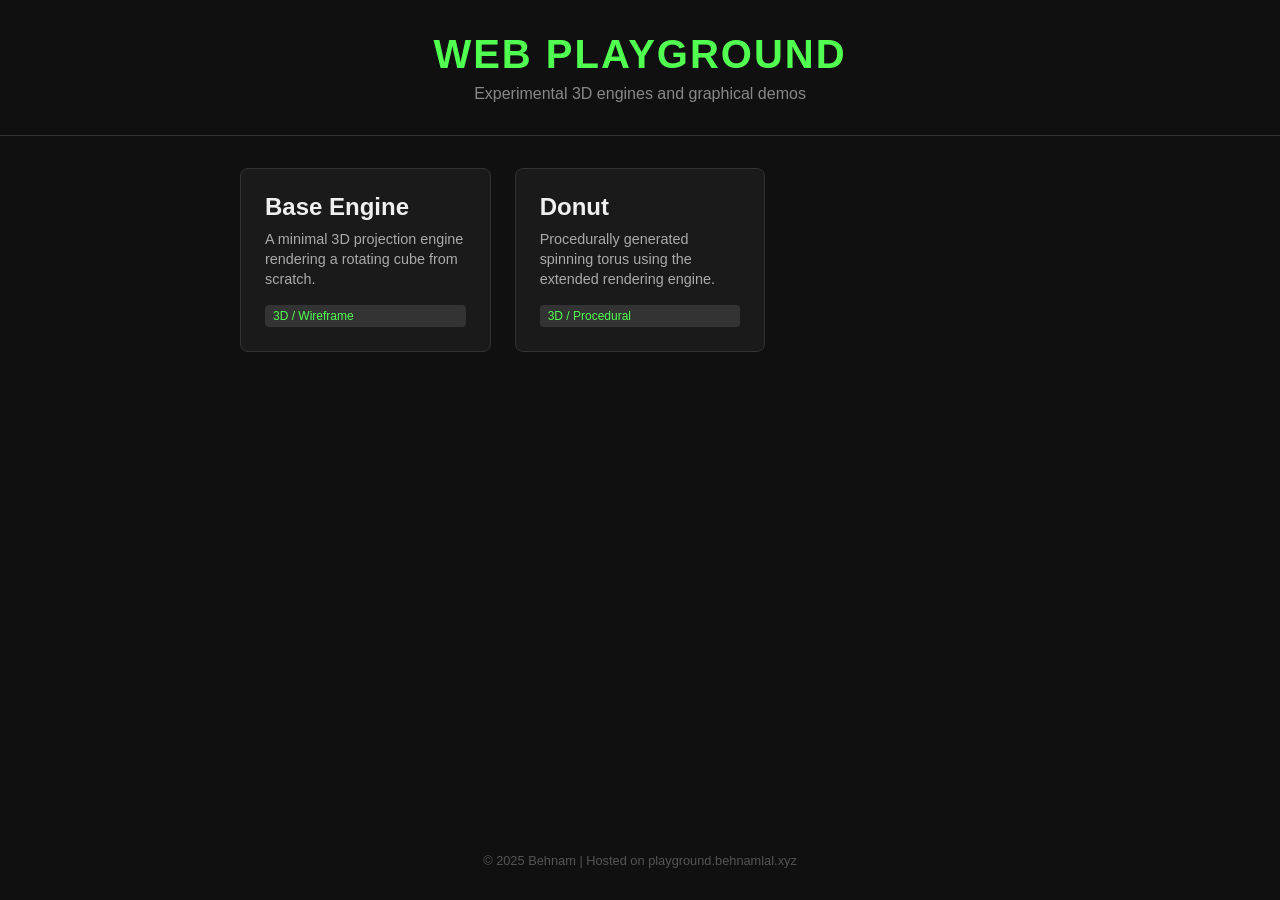
==== index.html @ 32974f57 "feat: add two base projects" ====
<!DOCTYPE html>
<html lang="en">

<head>
	<meta charset="UTF-8">
	<meta name="viewport" content="width=device-width, initial-scale=1.0">
	<title>Web Playground</title>
	<link rel="stylesheet" href="style.css">
</head>

<body>
	<header>
		<h1>Web Playground</h1>
		<div class="subtitle">Experimental 3D engines and graphical demos</div>
	</header>

	<main>
		<a href="base_engine/index.html" class="card">
			<div>
				<h2>Base Engine</h2>
				<p>A minimal 3D projection engine rendering a rotating cube from scratch.</p>
			</div>
			<span class="tag">3D / Wireframe</span>
		</a>

		<a href="donut/index.html" class="card">
			<div>
				<h2>Donut</h2>
				<p>Procedurally generated spinning torus using the extended rendering engine.</p>
			</div>
			<span class="tag">3D / Procedural</span>
		</a>
	</main>

	<footer>
		&copy; 2025 Behnam | Hosted on playground.behnamlal.xyz
	</footer>
</body>

</html>
---- style.css ----
:root {
    --bg-color: #101010;
    --text-color: #f0f0f0;
    --accent-color: #50FF50;
    --card-bg: #1a1a1a;
    --hover-bg: #252525;
}

body {
    background-color: var(--bg-color);
    color: var(--text-color);
    font-family: 'Segoe UI', Tahoma, Geneva, Verdana, sans-serif;
    margin: 0;
    padding: 0;
    display: flex;
    flex-direction: column;
    align-items: center;
    min-height: 100vh;
}

header {
    padding: 2rem;
    text-align: center;
    border-bottom: 1px solid #333;
    width: 100%;
    box-sizing: border-box;
}

h1 {
    margin: 0;
    font-size: 2.5rem;
    color: var(--accent-color);
    text-transform: uppercase;
    letter-spacing: 2px;
}

.subtitle {
    margin-top: 0.5rem;
    color: #888;
    font-size: 1rem;
}

main {
    width: 100%;
    max-width: 800px;
    padding: 2rem;
    display: grid;
    grid-template-columns: repeat(auto-fill, minmax(250px, 1fr));
    gap: 1.5rem;
}

.card {
    background-color: var(--card-bg);
    border: 1px solid #333;
    border-radius: 8px;
    padding: 1.5rem;
    text-decoration: none;
    color: inherit;
    transition: all 0.2s ease;
    display: flex;
    flex-direction: column;
    justify-content: space-between;
}

.card:hover {
    transform: translateY(-5px);
    background-color: var(--hover-bg);
    border-color: var(--accent-color);
    box-shadow: 0 4px 15px rgba(80, 255, 80, 0.1);
}

.card h2 {
    margin: 0 0 0.5rem 0;
    font-size: 1.5rem;
}

.card p {
    margin: 0;
    color: #aaa;
    font-size: 0.9rem;
    line-height: 1.4;
}

.tag {
    display: inline-block;
    margin-top: 1rem;
    padding: 0.25rem 0.5rem;
    background-color: #333;
    border-radius: 4px;
    font-size: 0.75rem;
    color: var(--accent-color);
}

footer {
    margin-top: auto;
    padding: 2rem;
    color: #555;
    font-size: 0.8rem;
}
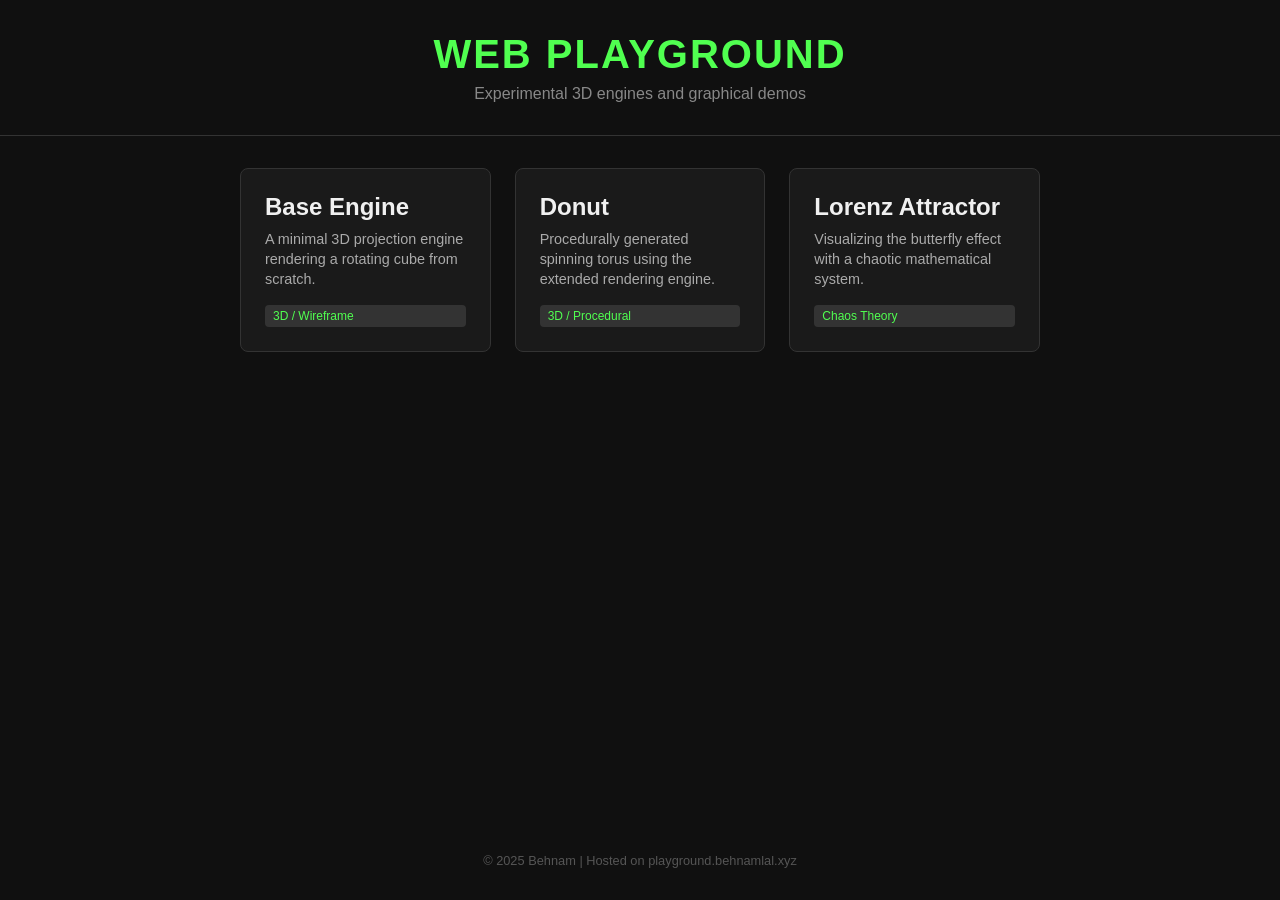
==== commit ff9d3a87: "feat: add Lorenz Attractor visualization" ====
--- a/index.html
+++ b/index.html
@@ -22,7 +22,6 @@
 			</div>
 			<span class="tag">3D / Wireframe</span>
 		</a>
-
 		<a href="donut/index.html" class="card">
 			<div>
 				<h2>Donut</h2>
@@ -30,8 +29,14 @@
 			</div>
 			<span class="tag">3D / Procedural</span>
 		</a>
+		<a href="lorenz_attractor/index.html" class="card">
+			<div>
+				<h2>Lorenz Attractor</h2>
+				<p>Visualizing the butterfly effect with a chaotic mathematical system.</p>
+			</div>
+			<span class="tag">Chaos Theory</span>
+		</a>
 	</main>
-
 	<footer>
 		&copy; 2025 Behnam | Hosted on playground.behnamlal.xyz
 	</footer>
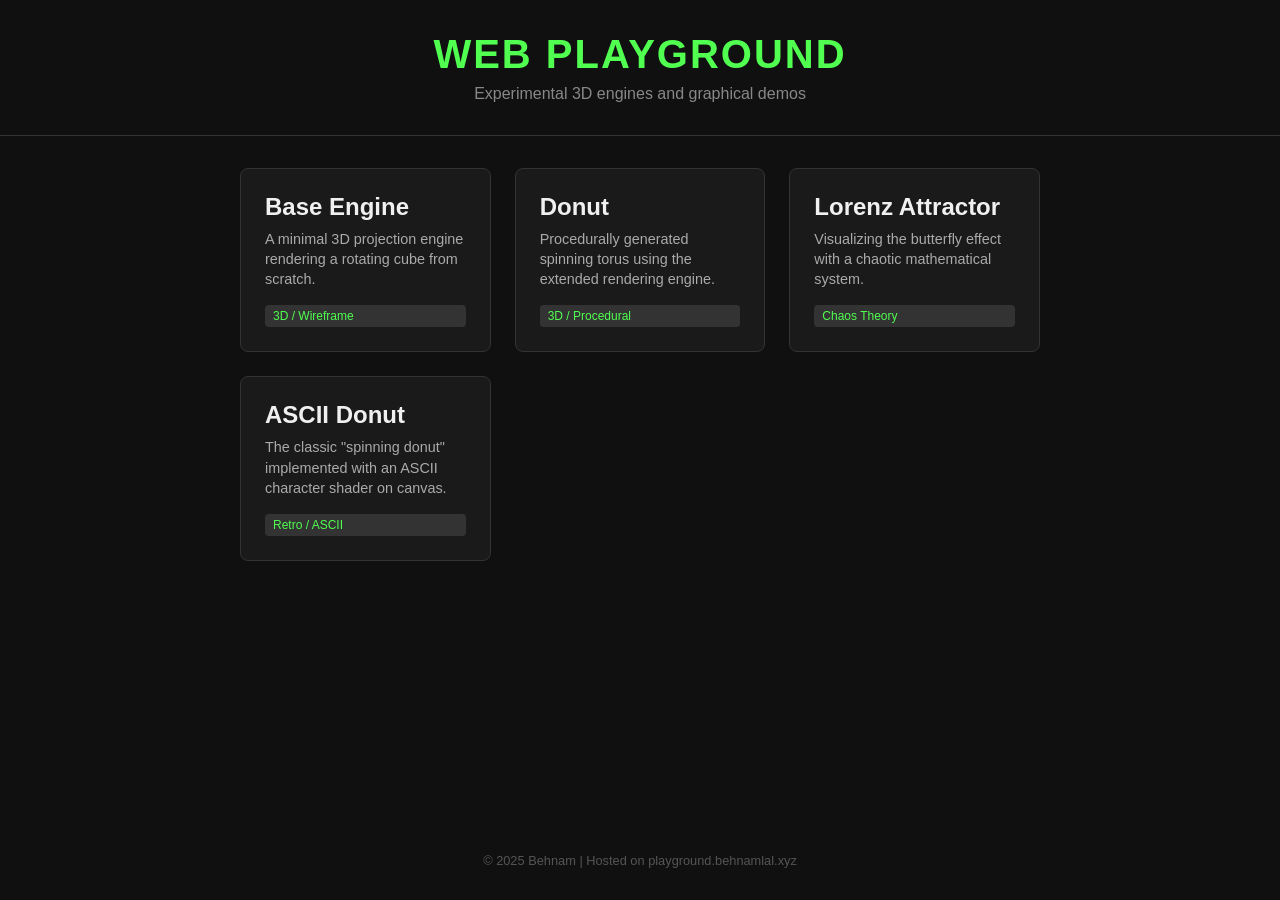
==== commit ec3cce3f: "feat: add ASCII Donut visualization" ====
--- a/index.html
+++ b/index.html
@@ -36,6 +36,14 @@
 			</div>
 			<span class="tag">Chaos Theory</span>
 		</a>
+		<a href="ascii_donut/index.html" class="card">
+			<div>
+				<h2>ASCII Donut</h2>
+				<p>The classic "spinning donut" implemented with an ASCII character shader on canvas.
+				</p>
+			</div>
+			<span class="tag">Retro / ASCII</span>
+		</a>
 	</main>
 	<footer>
 		&copy; 2025 Behnam | Hosted on playground.behnamlal.xyz
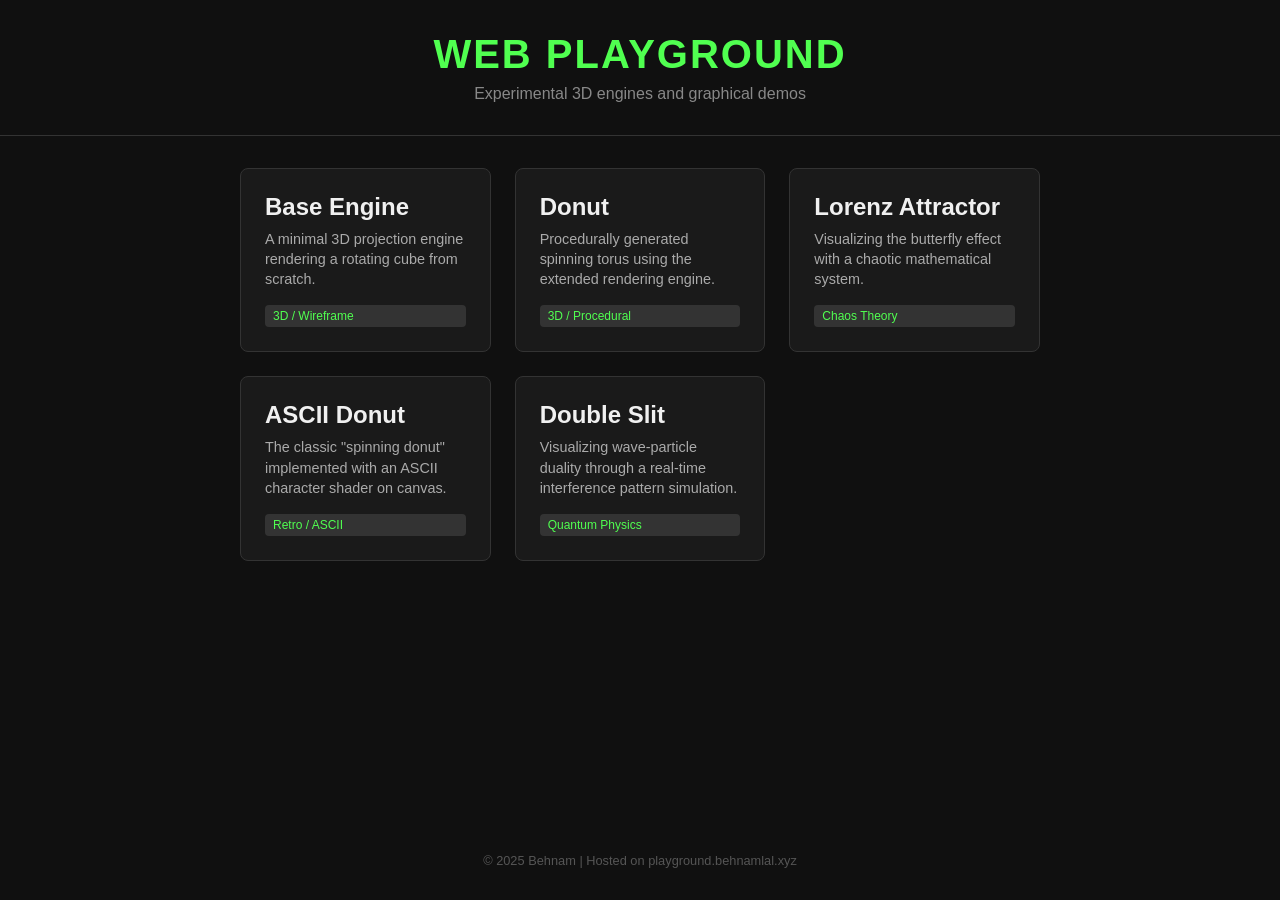
==== commit d9d29396: "feat: add Double Slit visualization" ====
--- a/index.html
+++ b/index.html
@@ -44,6 +44,14 @@
 			</div>
 			<span class="tag">Retro / ASCII</span>
 		</a>
+		<a href="double_slit/index.html" class="card">
+			<div>
+				<h2>Double Slit</h2>
+				<p>Visualizing wave-particle duality through a real-time interference pattern
+					simulation.</p>
+			</div>
+			<span class="tag">Quantum Physics</span>
+		</a>
 	</main>
 	<footer>
 		&copy; 2025 Behnam | Hosted on playground.behnamlal.xyz
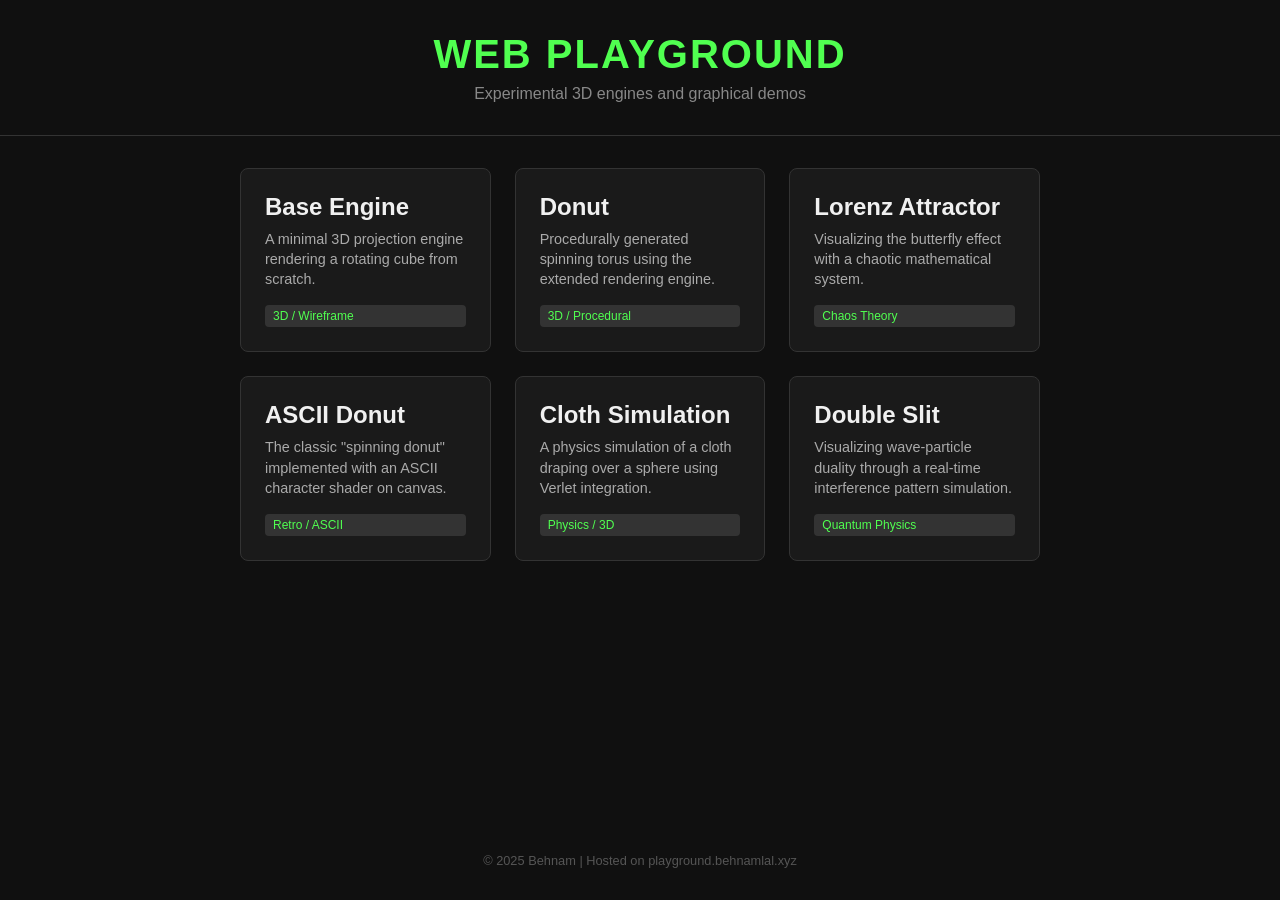
==== commit aef01ec4: "feat: add Cloth Simulation visualization" ====
--- a/index.html
+++ b/index.html
@@ -44,6 +44,13 @@
 			</div>
 			<span class="tag">Retro / ASCII</span>
 		</a>
+		<a href="cloth_simulation/index.html" class="card">
+			<div>
+				<h2>Cloth Simulation</h2>
+				<p>A physics simulation of a cloth draping over a sphere using Verlet integration.</p>
+			</div>
+			<span class="tag">Physics / 3D</span>
+		</a>
 		<a href="double_slit/index.html" class="card">
 			<div>
 				<h2>Double Slit</h2>
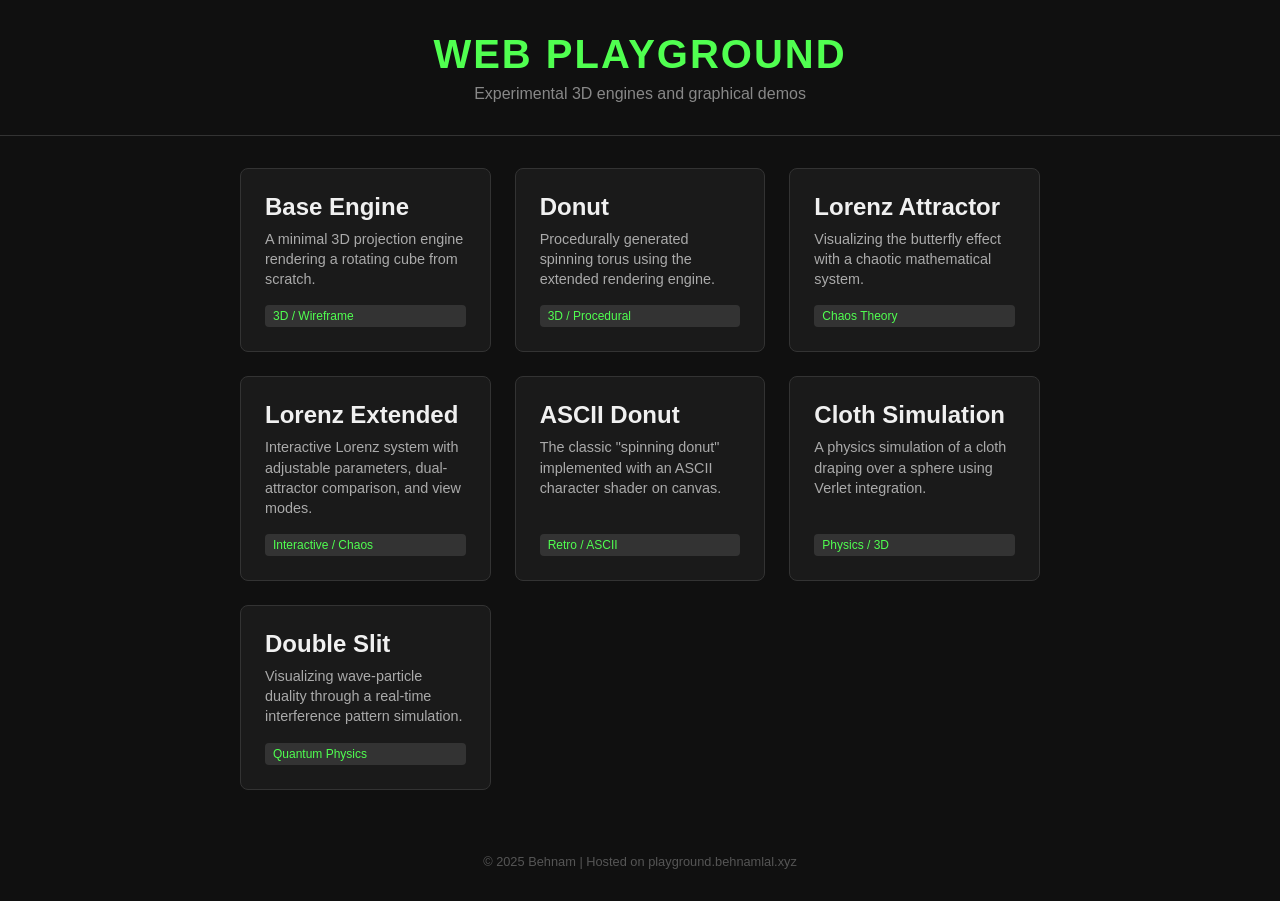
==== commit 975132e9: "feat: add Lorenz Extended interactive visualization" ====
--- a/index.html
+++ b/index.html
@@ -36,6 +36,13 @@
 			</div>
 			<span class="tag">Chaos Theory</span>
 		</a>
+		<a href="lorenz_extended/index.html" class="card">
+			<div>
+				<h2>Lorenz Extended</h2>
+				<p>Interactive Lorenz system with adjustable parameters, dual-attractor comparison, and view modes.</p>
+			</div>
+			<span class="tag">Interactive / Chaos</span>
+		</a>
 		<a href="ascii_donut/index.html" class="card">
 			<div>
 				<h2>ASCII Donut</h2>
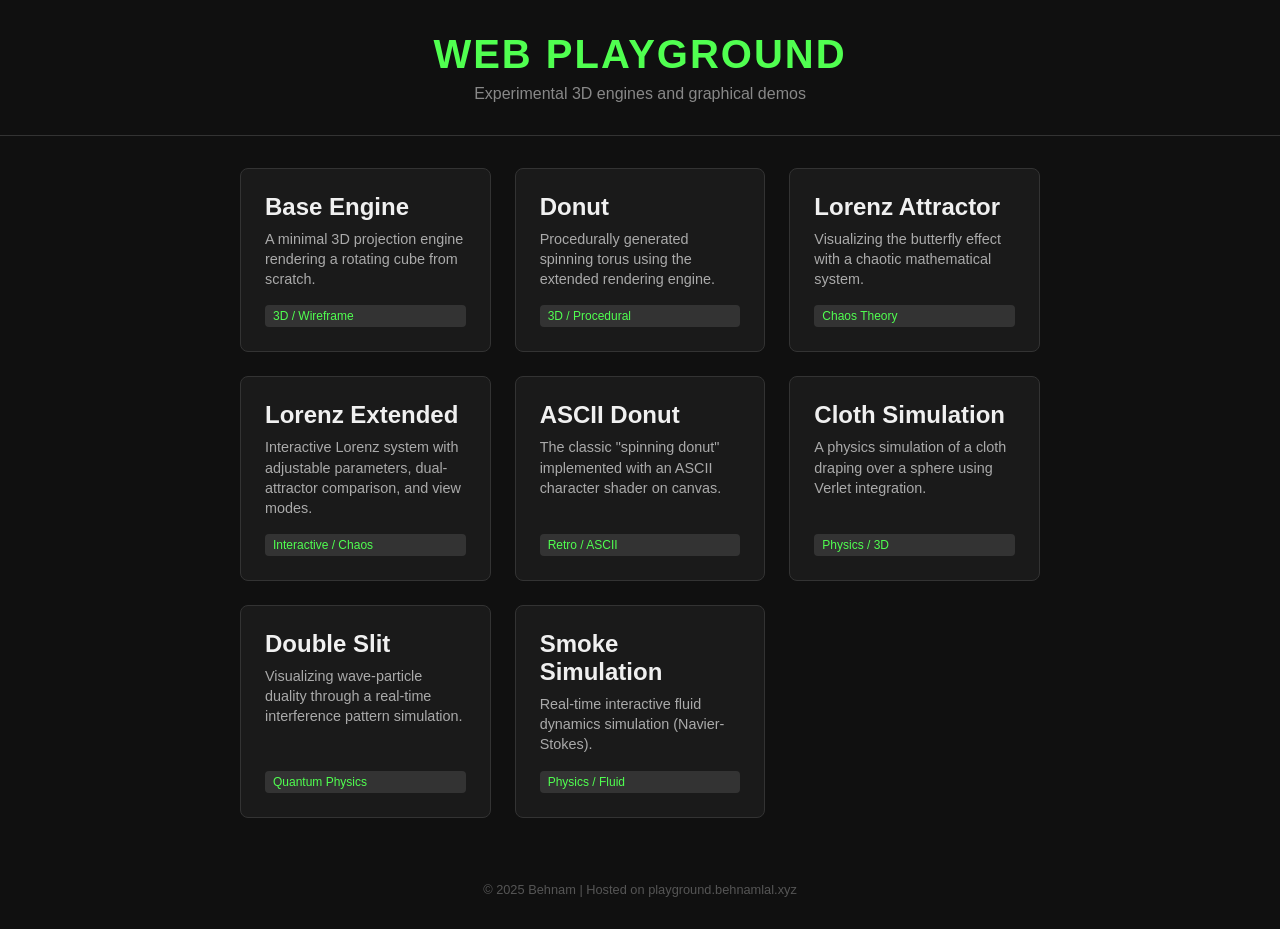
==== commit 63404869: "feat(smoke_sim): add real-time smoke simulation using Navier-Stokes equations" ====
--- a/index.html
+++ b/index.html
@@ -66,6 +66,13 @@
 			</div>
 			<span class="tag">Quantum Physics</span>
 		</a>
+		<a href="smoke_sim/index.html" class="card">
+			<div>
+				<h2>Smoke Simulation</h2>
+				<p>Real-time interactive fluid dynamics simulation (Navier-Stokes).</p>
+			</div>
+			<span class="tag">Physics / Fluid</span>
+		</a>
 	</main>
 	<footer>
 		&copy; 2025 Behnam | Hosted on playground.behnamlal.xyz
